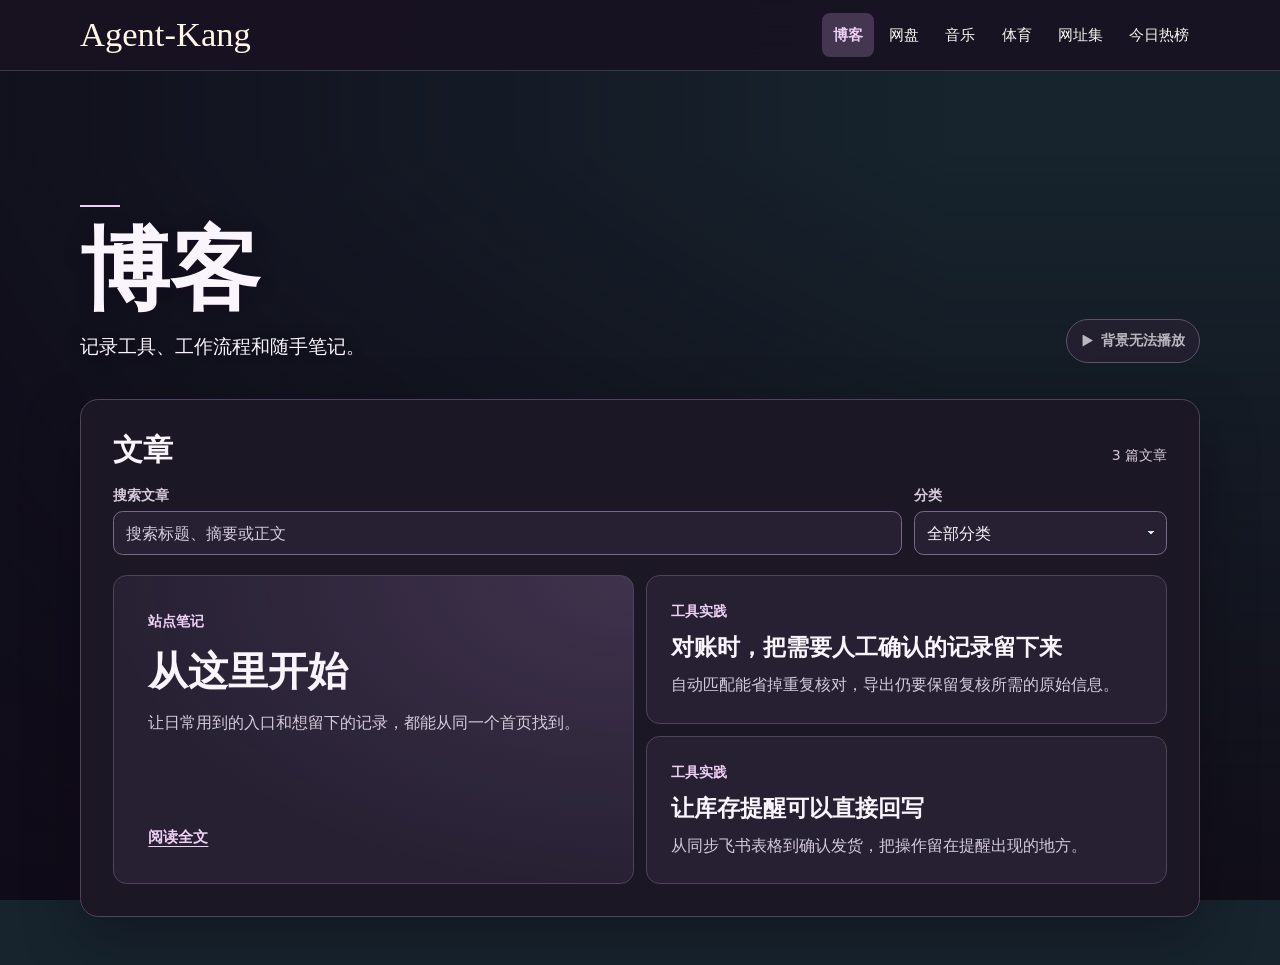
==== blog.html @ 50c500ca "Add Agent-Kang website" ====
<!doctype html>
<html lang="zh-CN">
<head>
  <meta charset="utf-8">
  <meta name="viewport" content="width=device-width, initial-scale=1">
  <meta name="theme-color" content="#191522">
  <meta name="description" content="Agent-Kang 的工作笔记，记录工具、工作流程和随手笔记。">
  <title>博客 · Agent-Kang</title>
  <link rel="stylesheet" href="styles.css">
  <link rel="stylesheet" href="sections.css">
  <link rel="stylesheet" href="blog.css">
  <script src="wallpaper.js" defer></script>
  <script src="sections.js" defer></script>
</head>
<body class="subpage page-blog" data-page="blog">
  <video id="wallpaper" class="wallpaper" src="media/blog.mp4" muted loop playsinline preload="auto" aria-hidden="true"></video>
  <div class="wallpaper-shade" aria-hidden="true"></div>
  <a class="skip-link" href="#main">跳到正文</a>
  <header class="section-header">
    <div class="site-width section-nav">
      <a class="site-brand" href="index.html" aria-label="Agent-Kang 首页">Agent-Kang</a>
      <nav aria-label="网站列表"><a href="blog.html" aria-current="page">博客</a><a href="drive.html">网盘</a><a href="music.html">音乐</a><a href="sports.html">体育</a><a href="links.html">网址集</a><a href="trending.html">今日热榜</a></nav>
    </div>
  </header>

  <main id="main" class="site-width blog-main">
    <header class="blog-hero">
      <div class="blog-hero-copy">
        <h1>博客</h1>
        <p>记录工具、工作流程和随手笔记。</p>
      </div>
      <button class="pill playback blog-playback" id="playback" type="button">
        <span class="playback-icon" aria-hidden="true"></span>
        <span id="playback-label">播放背景</span>
      </button>
    </header>

    <section class="blog-index" aria-labelledby="posts-title">
      <div class="blog-index-heading">
        <h2 id="posts-title" tabindex="-1">文章</h2>
        <p id="blog-count" class="blog-count" role="status"></p>
      </div>
      <div class="blog-toolbar" role="search" aria-label="搜索和筛选文章">
        <div class="blog-field">
          <label for="blog-search">搜索文章</label>
          <input id="blog-search" type="search" placeholder="搜索标题、摘要或正文" autocomplete="off">
        </div>
        <div class="blog-field">
          <label for="blog-filter">分类</label>
          <select id="blog-filter">
            <option value="">全部分类</option>
            <option>站点笔记</option>
            <option>工具实践</option>
          </select>
        </div>
      </div>
      <div id="blog-posts" class="blog-posts"></div>
      <div class="blog-empty" id="blog-empty" hidden>
        <p>没有找到符合条件的文章。</p>
        <button class="blog-secondary" id="blog-reset" type="button">清除筛选</button>
      </div>
    </section>
  </main>

  <dialog class="detail blog-reader" id="article-dialog" aria-labelledby="article-title">
    <form method="dialog"><button class="blog-secondary" type="submit">关闭文章</button></form>
    <p class="blog-category" id="article-category"></p>
    <h2 id="article-title" tabindex="-1"></h2>
    <div class="blog-article-copy" id="article-copy"></div>
  </dialog>
</body>
</html>
---- styles.css ----
:root {
  color-scheme: dark;
  --ink: #f7f7ef;
  --muted: #e3e9e7;
  --line: rgb(235 246 245 / 25%);
  --glass: rgb(17 31 38 / 70%);
  --surface: rgb(247 254 252 / 9%);
  --hover: rgb(247 254 252 / 18%);
  --focus: #ffedb7;
  --signature: 'Gabriola', 'Palatino Linotype', Georgia, serif;
  font-family: 'Microsoft YaHei UI', 'PingFang SC', 'Noto Sans CJK SC', system-ui, sans-serif;
  background: #17242d;
}

*, *::before, *::after { box-sizing: border-box; }
body {
  display: grid;
  grid-template-rows: 1fr auto;
  min-height: 100vh;
  min-height: 100svh;
  margin: 0;
  isolation: isolate;
  color: var(--ink);
  line-height: 1.6;
}
h1, h2, h3, p { margin: 0; }
a { color: inherit; text-decoration: none; }
button, input, select { color: inherit; font: inherit; }
button { cursor: pointer; }
button:disabled { cursor: default; opacity: .72; }
:where(a, button, input, select):focus-visible { outline: 2px solid var(--focus); outline-offset: 3px; }
[hidden] { display: none !important; }

.visually-hidden {
  position: absolute;
  width: 1px;
  height: 1px;
  padding: 0;
  overflow: hidden;
  clip-path: inset(50%);
  white-space: nowrap;
}
.skip-link {
  position: absolute;
  z-index: 3;
  inset: .6rem auto auto .6rem;
  padding: .65rem .95rem;
  transform: translateY(-200%);
  border-radius: .55rem;
  background: #263e4b;
}
.skip-link:focus { transform: none; }

.wallpaper, .wallpaper-shade { position: fixed; inset: 0; width: 100%; height: 100%; pointer-events: none; }
.wallpaper { z-index: -2; object-fit: cover; object-position: var(--wallpaper-position, 42% center); }
.wallpaper-shade {
  z-index: -1;
  background: linear-gradient(0deg, rgb(8 16 19 / 40%), transparent 29%),
              linear-gradient(90deg, rgb(7 15 25 / 36%), transparent 72%);
}

.shell { width: min(72rem, calc(100% - 6rem)); margin-inline: auto; }
.home {
  display: grid;
  grid-template-columns: minmax(0, 1.11fr) minmax(0, 1fr);
  align-content: center;
  align-items: start;
  gap: clamp(2rem, 6vw, 6rem);
  padding-block: clamp(2.75rem, 9vh, 7rem);
}
.intro { padding-top: .24rem; text-shadow: 0 3px 23px rgb(3 12 20 / 76%); }
.signature {
  font-family: var(--signature);
  font-weight: 400;
  font-size: clamp(5.5rem, 10.7vw, 9.6rem);
  letter-spacing: -.053em;
  line-height: .9;
  white-space: nowrap;
}
.intro-lead { margin-top: .5rem; font-size: clamp(1rem, 1.7vw, 1.38rem); font-weight: 650; }
.world {
  margin-left: .32em;
  color: #ffe3a7;
  font: 700 1.38em/1 'Segoe Script', var(--signature);
  letter-spacing: -.075em;
}
.contact { margin-top: 1.28rem; }
.contact h2 { margin-bottom: .55rem; color: #f3f5f3; font-size: .9rem; font-weight: 650; }
.contact-buttons { display: flex; flex-wrap: wrap; gap: .52rem; }
.social {
  display: grid;
  width: 2.65rem;
  height: 2.65rem;
  place-items: center;
  padding: 0;
  border: 1px solid var(--line);
  border-radius: .75rem;
  background: rgb(17 31 38 / 59%);
  backdrop-filter: blur(10px);
  font-size: 1.2rem;
  font-weight: 800;
  transition: background-color .16s, border-color .16s;
}
.social:hover { background: #324956; border-color: #dae7e1; }
.wechat { color: #a0f0b2; }
.chat-icon { position: relative; width: 1.26rem; height: 1.15rem; }
.chat-icon i { position: absolute; display: block; width: .85rem; height: .66rem; border: 1.6px solid; border-radius: 50%; background: #293d46; }
.chat-icon i::after { content: ''; position: absolute; bottom: -.14rem; left: .12rem; width: .16rem; height: .18rem; border-left: 1px solid; transform: rotate(24deg); }
.chat-icon i:last-child { right: 0; bottom: .09rem; }
.qq { color: #faf4e3; }
.penguin-icon { position: relative; width: .86rem; height: 1.04rem; border: 2px solid; border-radius: 52% 52% 46% 46%; }
.penguin-icon::before, .penguin-icon::after { content: ''; position: absolute; width: .24rem; height: .17rem; bottom: -.14rem; border-radius: .15rem; background: #ffd77a; }
.penguin-icon::before { left: -.06rem; }
.penguin-icon::after { right: -.06rem; }
.penguin-icon i { position: absolute; inset: .27rem -.18rem auto; height: .16rem; border-radius: .1rem; background: #ff8b8b; }
.alipay { color: #9ddfff; }
.douyin { color: #fff; text-shadow: -1px -1px #37e5e7, 1px 1px #ff7da4; }

.dashboard { display: grid; min-width: 0; gap: .85rem; }
.glass {
  border: 1px solid var(--line);
  border-radius: 1.15rem;
  background: var(--glass);
  box-shadow: 0 12px 44px rgb(6 13 16 / 19%);
  -webkit-backdrop-filter: blur(14px);
  backdrop-filter: blur(14px);
}
.clock {
  display: flex;
  align-items: baseline;
  justify-content: space-between;
  flex-wrap: wrap;
  column-gap: .8rem;
  padding: .9rem 1.25rem;
}
.clock-time {
  font-family: 'Bahnschrift', 'Segoe UI', system-ui, sans-serif;
  font-size: clamp(2.25rem, 4.6vw, 3.65rem);
  font-weight: 600;
  font-variant-numeric: tabular-nums;
  letter-spacing: -.04em;
  line-height: 1.12;
}
.clock-date { color: var(--muted); font-size: .92rem; white-space: nowrap; }
.projects { padding: 1rem 1.08rem 1.1rem; }
.projects h2 { margin-bottom: .72rem; font-size: 1rem; font-weight: 700; }
.project-grid { display: grid; grid-template-columns: repeat(3, minmax(0, 1fr)); gap: .55rem; }
.project {
  display: flex;
  align-items: center;
  gap: .46rem;
  min-width: 0;
  min-height: 3.2rem;
  padding: .48rem .56rem;
  font-size: .91rem;
  font-weight: 650;
  border: 1px solid transparent;
  border-radius: .7rem;
  background: var(--surface);
  transition: background-color .16s, border-color .16s;
}
.project:hover, .project:focus-visible { border-color: var(--line); background: var(--hover); }
.project-icon {
  display: grid;
  place-items: center;
  flex: 0 0 1.75rem;
  height: 1.75rem;
  border-radius: .42rem;
  color: #1c302d;
  font-size: 1rem;
  font-weight: 800;
}
.icon-blog { background: #e5d5e9; }
.icon-drive { background: #cedde9; }
.icon-music { background: #f1dcad; }
.icon-sports { background: #c7e3cf; }
.icon-links { background: #cfe5de; }
.icon-trending { background: #ebc6b9; }

.controls { display: flex; justify-content: flex-end; align-items: center; padding-block: .65rem 1.35rem; }
.pill {
  display: inline-flex;
  align-items: center;
  justify-content: center;
  gap: .48rem;
  min-height: 2.65rem;
  padding: .35rem .9rem;
  border: 1px solid var(--line);
  border-radius: 999px;
  background: rgb(18 32 36 / 76%);
  backdrop-filter: blur(12px);
  font-size: .9rem;
  font-weight: 650;
  transition: background-color .16s;
}
.pill:hover { background: #314347; }
.playback-icon { width: .72rem; height: .75rem; background: currentColor; clip-path: polygon(10% 0, 100% 50%, 10% 100%); }
.playback[data-playing] .playback-icon {
  clip-path: polygon(5% 0, 37% 0, 37% 100%, 5% 100%, 5% 0, 63% 0, 95% 0, 95% 100%, 63% 100%, 63% 0);
}

.detail {
  width: min(37rem, calc(100% - 2rem));
  max-height: calc(100% - 2rem);
  padding: clamp(1.2rem, 5vw, 2.2rem);
  color: var(--ink);
  border: 1px solid var(--line);
  border-radius: 1.2rem;
  background: #22343c;
  box-shadow: 0 18px 64px rgb(4 9 10 / 35%);
}
.detail::backdrop { background: rgb(8 15 19 / 62%); }
body:has(.detail[open]) { overflow: hidden; }
.detail form[method="dialog"] { display: flex; justify-content: flex-end; margin-bottom: .75rem; }
.detail h2 { font-size: clamp(1.45rem, 4vw, 2rem); line-height: 1.32; }
.detail p { margin-top: .75rem; color: var(--muted); }

@media (max-width: 64rem) {
  .shell { width: calc(100% - 4rem); }
  .home { gap: 2rem; grid-template-columns: minmax(0, 1fr) minmax(19rem, 1.04fr); }
  .signature { font-size: clamp(4.2rem, 10.9vw, 7.3rem); }
  .project-grid { grid-template-columns: repeat(2, minmax(0, 1fr)); }
}
@media (max-width: 42rem) {
  .shell { width: min(32rem, calc(100% - 2rem)); }
  .home { grid-template-columns: minmax(0, 1fr); align-content: start; gap: 1.35rem; padding-block: clamp(1.9rem, 9svh, 4.3rem) 1.2rem; }
  .hub { --wallpaper-position: 38% center; }
  .wallpaper-shade { background: linear-gradient(180deg, rgb(10 19 24 / 35%), transparent 56%, rgb(8 16 19 / 32%)); }
  .signature { font-size: clamp(4.15rem, 17vw, 6.8rem); }
  .intro-lead { margin-top: .22rem; }
  .contact { margin-top: 1rem; }
  .clock { padding: .72rem .88rem; }
  .projects { padding: .8rem .88rem .9rem; }
  .controls { padding-bottom: max(.85rem, env(safe-area-inset-bottom)); }
}
@media (prefers-reduced-motion: reduce) {
  .pill, .project, .social { transition: none; }
}
---- sections.css ----
.subpage {
  display: flex;
  flex-direction: column;
  --wallpaper-position: center;
}
.subpage .wallpaper-shade {
  background: linear-gradient(90deg, rgb(8 16 23 / 55%), rgb(10 18 25 / 18%) 79%),
              linear-gradient(0deg, rgb(9 17 23 / 30%), transparent 56%);
}
.page-drive { --accent: #d9e6fc; --wallpaper-position: 57% center; }
.page-music { --accent: #fce2a3; --glass: rgb(30 32 22 / 84%); }
.page-sports { --accent: #f4daa6; --wallpaper-position: 63% center; }
.page-links { --accent: #c5e7f7; }
.page-trending { --accent: #f5d3b1; }

.site-width { width: min(70rem, calc(100% - 5rem)); margin-inline: auto; }
.section-header {
  z-index: 1;
  border-bottom: 1px solid rgb(235 246 245 / 17%);
  background: rgb(12 23 29 / 67%);
  backdrop-filter: blur(14px);
}
.section-nav { display: flex; align-items: center; justify-content: space-between; gap: .6rem 1.2rem; min-height: 4.35rem; }
.site-brand {
  color: #fff6e7;
  font: 400 2.16rem/.78 var(--signature);
  white-space: nowrap;
}
.section-nav nav { display: flex; align-items: center; justify-content: flex-end; flex-wrap: wrap; gap: .28rem; }
.section-nav nav a { padding: .4rem .68rem; border-radius: .5rem; font-size: .91rem; white-space: nowrap; }
.section-nav nav a:hover, .section-nav nav [aria-current] { background: var(--hover); }
.section-nav nav [aria-current] { color: var(--accent); font-weight: 700; }

.page-main { flex: 1; padding-block: clamp(2.4rem, 7vh, 5.4rem) 2.6rem; }
.page-intro { max-width: 42rem; margin-bottom: 1.4rem; text-shadow: 0 2px 19px #07101a; }
.page-intro h1 { font-size: clamp(2.65rem, 5.6vw, 5rem); letter-spacing: -.06em; line-height: 1.1; }
.page-intro p { margin-top: .7rem; color: #f5f7f5; font-size: clamp(1rem, 1.6vw, 1.17rem); font-weight: 600; }
.panel { padding: clamp(1rem, 2.55vw, 1.65rem); }
.panel-heading { display: flex; justify-content: space-between; align-items: center; flex-wrap: wrap; gap: .5rem .75rem; margin-bottom: .85rem; }
.panel-heading h2 { font-size: 1.24rem; letter-spacing: -.02em; }
.panel-grid, .music-layout { display: grid; grid-template-columns: repeat(2, minmax(0, 1fr)); align-items: start; gap: .95rem; }
.page-drive .catalog-panel { max-width: 45rem; }
.page-links .catalog-panel { max-width: 57rem; }
.trend-panel { max-width: 59rem; }

.filters { display: grid; grid-template-columns: minmax(0, 1fr) minmax(7.5rem, auto); gap: .65rem; margin-bottom: 1rem; }
input:is([type="search"], [type="text"], [type="url"]), select {
  min-width: 0;
  max-width: 100%;
  padding: .52rem .73rem;
  border: 1px solid var(--line);
  border-radius: .52rem;
  color: var(--ink);
  background: #22343c;
}
input::placeholder { color: #c5d3d6; }
select {
  appearance: none;
  padding-right: 1.8rem;
  background-image: linear-gradient(45deg, transparent 50%, #dce7e7 50%), linear-gradient(135deg, #dce7e7 50%, transparent 50%);
  background-position: right 15px center, right 11px center;
  background-size: .25rem .25rem;
  background-repeat: no-repeat;
}
.action {
  min-height: 2.5rem;
  padding: .38rem .84rem;
  border: 1px solid transparent;
  border-radius: .6rem;
  color: #222d29;
  background: var(--accent, #e3e8dd);
  font-size: .94rem;
  font-weight: 750;
}
.action:hover { background: #fff5e4; }
.helper, .link-meta, .source span { color: var(--muted); font-size: .92rem; }
.empty { color: var(--muted); margin-block: .85rem .25rem; }

.resource-list { display: grid; }
.resource, .bookmark {
  min-width: 0;
  display: flex;
  align-items: center;
  justify-content: space-between;
  gap: .4rem;
  border: 1px solid var(--line);
  border-radius: .7rem;
  background: var(--surface);
}
.resource { margin-bottom: .45rem; }
.bookmark-grid, .source-grid { display: grid; grid-template-columns: repeat(3, minmax(0, 1fr)); gap: .66rem; }
.bookmark { min-height: 5.1rem; }
.saved-link { display: grid; min-width: 0; flex: 1; gap: .15rem; padding: .65rem .75rem; overflow-wrap: anywhere; }
.resource:hover, .bookmark:hover, .source:hover { background: var(--hover); }
.remove-link {
  align-self: start;
  margin: .55rem .49rem 0 0;
  padding: .16rem .27rem;
  border: 0;
  border-radius: .3rem;
  background: transparent;
  font-size: .875rem;
  color: #f6d5ca;
}
.remove-link:hover { background: #69413b; }
.catalog-panel > .helper { margin-top: .85rem; }
.editor form { display: grid; gap: .75rem; }
.editor form h2 { margin-bottom: .25rem; }
.editor label { display: grid; gap: .28rem; }
.editor p:empty { display: none; }
.editor p { color: #ffb5a9; margin: 0; }
.form-actions { display: flex; justify-content: flex-end; gap: .52rem; margin-top: .3rem; }

.music-layout { max-width: 50rem; grid-template-columns: minmax(0, 1.15fr) minmax(0, .85fr); }
.player { text-align: center; }
.player .panel-heading { justify-content: center; }
.record {
  display: grid;
  place-items: center;
  width: clamp(7.25rem, 18vw, 11rem);
  aspect-ratio: 1;
  margin: .35rem auto .9rem;
  border: 1px solid #d5c89770;
  border-radius: 50%;
  background: repeating-radial-gradient(circle, #272922 0 4px, #35372c 5px 6px);
  box-shadow: 0 8px 24px #10161170;
}
.record span {
  display: grid;
  place-items: center;
  width: 36%;
  aspect-ratio: 1;
  border-radius: 50%;
  color: #302e25;
  background: var(--accent);
  font: 750 clamp(1.7rem, 3vw, 2.5rem)/1 system-ui, sans-serif;
}
@media (prefers-reduced-motion: no-preference) {
  .record { animation: record-turn 14s linear infinite paused; }
  .player[data-playing] .record { animation-play-state: running; }
  @keyframes record-turn { to { transform: rotate(1turn); } }
}
.track-title { overflow-wrap: anywhere; font-size: 1.16rem; font-weight: 750; }
.player .helper { margin-top: .25rem; }
.player audio { display: block; width: 100%; margin-top: .7rem; }
.transport { display: flex; justify-content: center; gap: .45rem; margin-top: .6rem; }
.queue input[type="file"] { display: block; width: 100%; border-radius: .55rem; font-size: .88rem; }
.queue input::file-selector-button {
  margin-right: .55rem;
  padding: .48rem .68rem;
  border: 0;
  border-radius: .48rem;
  color: #222d29;
  background: var(--accent);
  cursor: pointer;
}
.queue-list { display: grid; gap: .38rem; padding-left: 1.75rem; margin-bottom: 0; }
.queue-list:empty { display: none; }
.track-link {
  width: 100%;
  padding: .4rem .55rem;
  text-align: left;
  overflow-wrap: anywhere;
  border: 1px solid transparent;
  border-radius: .45rem;
  background: var(--surface);
}
.track-link:hover, .track-link[aria-current="true"] { border-color: var(--line); background: var(--hover); color: var(--accent); }

.tag { color: var(--accent); font-size: .875rem; }
.score-list, .source-list { display: grid; gap: .55rem; }
.score-list { margin-top: .72rem; }
.score-live { display: inline-block; margin-top: .82rem; color: var(--accent); font-size: .92rem; }
.score-live:hover, .rank-link:hover { text-decoration: underline; text-underline-offset: .2em; }
.score-row, .source { border: 1px solid var(--line); border-radius: .68rem; background: var(--surface); }
.score-row { padding: .65rem .74rem; }
.score-meta { color: var(--muted); font-size: .875rem; }
.score-result {
  display: grid;
  grid-template-columns: 1fr auto 1fr;
  align-items: center;
  gap: .4rem;
  margin-top: .2rem;
  font-weight: 650;
}
.score-result :last-child { text-align: right; }
.score-result strong { color: var(--accent); font-family: 'Bahnschrift', 'Segoe UI', sans-serif; font-size: clamp(1.3rem, 3vw, 1.65rem); font-variant-numeric: tabular-nums; }
.source { display: grid; align-content: center; gap: .2rem; min-height: 4.05rem; padding: .68rem .77rem; }
.trend-source { min-width: 0; border: 1px solid var(--line); border-radius: .68rem; background: var(--surface); }
.trend-source h3 { font-size: 1rem; }
.trend-original { display: flex; flex-wrap: wrap; align-items: center; justify-content: space-between; gap: .2rem .55rem; padding: .73rem .77rem; border-radius: .65rem .65rem 0 0; }
.trend-original:hover { background: var(--hover); }
.trend-original strong { color: var(--accent); }
.rank-list, .rank-empty { border-top: 1px solid var(--line); }
.rank-list { margin: 0; padding: .6rem 1rem .6rem 2.2rem; }
.rank-list li + li { margin-top: .4rem; }
.rank-link { overflow-wrap: anywhere; }
.rank-empty { padding: .67rem .77rem; }

@media (max-width: 48rem) {
  .site-width { width: calc(100% - 2rem); }
  .section-nav { align-items: flex-start; flex-direction: column; padding-block: .95rem .65rem; }
  .section-nav nav { justify-content: flex-start; margin-left: -.42rem; }
  .section-nav nav a { padding-inline: .42rem; }
  .page-main { padding-top: clamp(1.65rem, 5vh, 2.8rem); }
  .music-layout, .panel-grid { grid-template-columns: 1fr; }
  .bookmark-grid, .source-grid { grid-template-columns: repeat(2, minmax(0, 1fr)); }
  .subpage .wallpaper-shade { background: rgb(8 16 23 / 34%); }
}
@media (max-width: 23rem) {
  .filters { grid-template-columns: minmax(0, 1fr); gap: .43rem; }
  .bookmark-grid, .source-grid { grid-template-columns: minmax(0, 1fr); }
}
---- blog.css ----
.page-blog {
  --accent: #efd0f5;
  --wallpaper-position: 60% center;
  --blog-ink: #faf4fc;
  --blog-muted: #d6cbdc;
  --blog-panel: #1b1725;
  --blog-card: #272033;
  --blog-hover: #322942;
  --blog-border: #50445d;
  --blog-field-border: #786989;
  --blog-radius: .85rem;
}

.page-blog .wallpaper-shade {
  background: linear-gradient(90deg, rgb(16 11 25 / 77%), rgb(16 11 25 / 44%) 33%, transparent 74%),
              linear-gradient(0deg, rgb(17 13 24 / 94%), rgb(17 13 24 / 34%) 58%, transparent 83%);
}

.page-blog .section-header { background: rgb(24 18 33 / 88%); }
.page-blog .section-nav :is(.site-brand, nav a) {
  display: inline-flex;
  align-items: center;
  min-block-size: 2.75rem;
}
.page-blog .section-nav nav [aria-current] { background: #443550; }

.blog-main { flex: 1; padding-block-end: 3rem; }
.blog-hero {
  display: flex;
  flex-wrap: wrap;
  justify-content: space-between;
  align-items: flex-end;
  align-content: end;
  gap: 1rem 2rem;
  min-block-size: clamp(15.25rem, 27vw, 20.5rem);
  padding-block: 2.5rem 2.25rem;
}
.blog-hero-copy { max-inline-size: 38rem; text-shadow: 0 2px 16px #130c1d; }
.blog-hero-copy::before {
  display: block;
  inline-size: 2.5rem;
  block-size: 2px;
  margin-block-end: 1.05rem;
  background: var(--accent);
  content: '';
}
.blog-hero h1 {
  color: var(--blog-ink);
  font-family: 'Songti SC', 'Noto Serif CJK SC', SimSun, Georgia, serif;
  font-size: clamp(3.85rem, 7vw, 6rem);
  font-weight: 700;
  line-height: 1.06;
}
.blog-hero p { margin-block-start: .8rem; color: var(--blog-ink); font-size: clamp(1rem, 1.8vw, 1.2rem); }
.blog-playback {
  min-block-size: 2.75rem;
  border-color: var(--blog-field-border);
  background: #292133;
  color: var(--blog-ink);
}
.blog-playback:hover { background: var(--blog-hover); }

.blog-index {
  padding: clamp(1rem, 3vw, 2rem);
  border: 1px solid var(--blog-border);
  border-radius: 1.15rem;
  background: var(--blog-panel);
  box-shadow: 0 1.35rem 3.5rem rgb(11 7 18 / 34%);
  color: var(--blog-ink);
}
.blog-index-heading {
  display: flex;
  align-items: baseline;
  justify-content: space-between;
  flex-wrap: wrap;
  gap: .3rem 1rem;
  margin-block-end: 1rem;
}
.blog-index-heading h2 { font-size: clamp(1.45rem, 2.6vw, 1.9rem); line-height: 1.2; }
.blog-count { color: var(--blog-muted); font-size: .875rem; }
.blog-toolbar {
  display: grid;
  grid-template-columns: minmax(0, 1fr) minmax(8rem, .32fr);
  gap: .75rem;
  margin-block-end: 1.2rem;
}
.blog-field { display: grid; min-inline-size: 0; gap: .3rem; }
.blog-field label { color: var(--blog-muted); font-size: .875rem; font-weight: 650; }
.blog-field :is(input[type='search'], select) {
  inline-size: 100%;
  min-block-size: 2.75rem;
  border-color: var(--blog-field-border);
  border-radius: .6rem;
  background-color: var(--blog-card);
  color: var(--blog-ink);
  font-size: 1rem;
}
.blog-field input::placeholder { color: var(--blog-muted); opacity: 1; }

.blog-posts { display: grid; grid-template-columns: repeat(2, minmax(0, 1fr)); gap: .75rem; }
.blog-posts:has(> :only-child) { grid-template-columns: minmax(0, 1fr); }
.blog-card { display: flex; min-inline-size: 0; }
.blog-card-featured { grid-row: span 2; }
.blog-card-link {
  display: flex;
  flex: 1;
  flex-direction: column;
  align-items: flex-start;
  gap: .55rem;
  min-block-size: 8.5rem;
  padding: clamp(1rem, 2.5vw, 1.5rem);
  border: 1px solid var(--blog-border);
  border-radius: var(--blog-radius);
  background-color: var(--blog-card);
  color: var(--blog-ink);
  transition: background-color .18s ease, border-color .18s ease;
}
.blog-card-featured .blog-card-link {
  gap: .85rem;
  padding: clamp(1.25rem, 3.2vw, 2.15rem);
  background-image: radial-gradient(ellipse at top right, rgb(203 156 224 / 15%), transparent 72%);
}
.blog-card-link:is(:hover, :focus-visible) { border-color: var(--blog-field-border); background-color: var(--blog-hover); }
.blog-category, .blog-reader .blog-category { color: var(--accent); font-size: .875rem; font-weight: 700; }
.blog-card h3 { font-size: clamp(1.1rem, 2vw, 1.45rem); line-height: 1.4; text-wrap: balance; }
.blog-card-featured h3 { font-size: clamp(1.6rem, 3.35vw, 2.5rem); line-height: 1.25; }
.blog-card-summary { color: var(--blog-muted); font-size: 1rem; line-height: 1.65; overflow-wrap: anywhere; }
.blog-read-label {
  margin-block-start: auto;
  padding-block-start: .55rem;
  color: var(--accent);
  font-size: .9375rem;
  font-weight: 700;
  text-decoration: underline;
  text-underline-offset: .25em;
}

.blog-empty {
  display: grid;
  justify-items: start;
  gap: .85rem;
  padding: 1.15rem;
  border: 1px solid var(--blog-border);
  border-radius: var(--blog-radius);
  background: var(--blog-card);
  color: var(--blog-muted);
}
.blog-secondary {
  min-block-size: 2.75rem;
  padding: .45rem .85rem;
  border: 1px solid var(--blog-field-border);
  border-radius: .55rem;
  background: var(--blog-card);
  color: var(--blog-ink);
  font-size: .9375rem;
}
.blog-secondary:hover { background: var(--blog-hover); }

.blog-reader {
  width: min(43rem, calc(100% - 2rem));
  padding: clamp(1.2rem, 4.5vw, 2.3rem);
  border-color: var(--blog-field-border);
  background: var(--blog-panel);
  color: var(--blog-ink);
}
.blog-reader::backdrop { background: rgb(12 9 17 / 82%); }
.blog-reader h2 {
  margin-block: .32rem 1.1rem;
  font-size: clamp(1.5rem, 4.5vw, 2.25rem);
  line-height: 1.36;
  text-wrap: balance;
}
#article-title:focus, #posts-title:focus { outline: none; }
.blog-article-copy { padding-block-start: .3rem; border-block-start: 1px solid var(--blog-border); }
.blog-article-copy p {
  margin-block-start: 1rem;
  color: var(--blog-ink);
  font-size: clamp(1rem, 1.75vw, 1.125rem);
  line-height: 1.9;
  overflow-wrap: anywhere;
}

@media (max-width: 48rem) {
  .page-blog { --wallpaper-position: 61% center; }
  .page-blog .wallpaper-shade {
    background: linear-gradient(90deg, rgb(16 11 25 / 70%), transparent 86%),
                linear-gradient(0deg, rgb(17 13 24 / 94%), rgb(17 13 24 / 29%) 74%);
  }
  .page-blog .section-nav { gap: .2rem; padding-block: .45rem; }
  .blog-hero { min-block-size: 15.25rem; padding-block-end: 1.5rem; }
  .blog-posts { grid-template-columns: minmax(0, 1fr); }
  .blog-card-featured { grid-row: auto; }
}

@media (max-width: 30rem) {
  .blog-toolbar { grid-template-columns: minmax(0, 1fr); }
  .blog-hero { gap: .9rem; }
  .blog-hero h1 { font-size: clamp(3rem, 14vw, 4.25rem); }
  .blog-card-link { min-block-size: auto; }
}

@media (prefers-reduced-motion: reduce) {
  .blog-card-link { transition: none; }
}
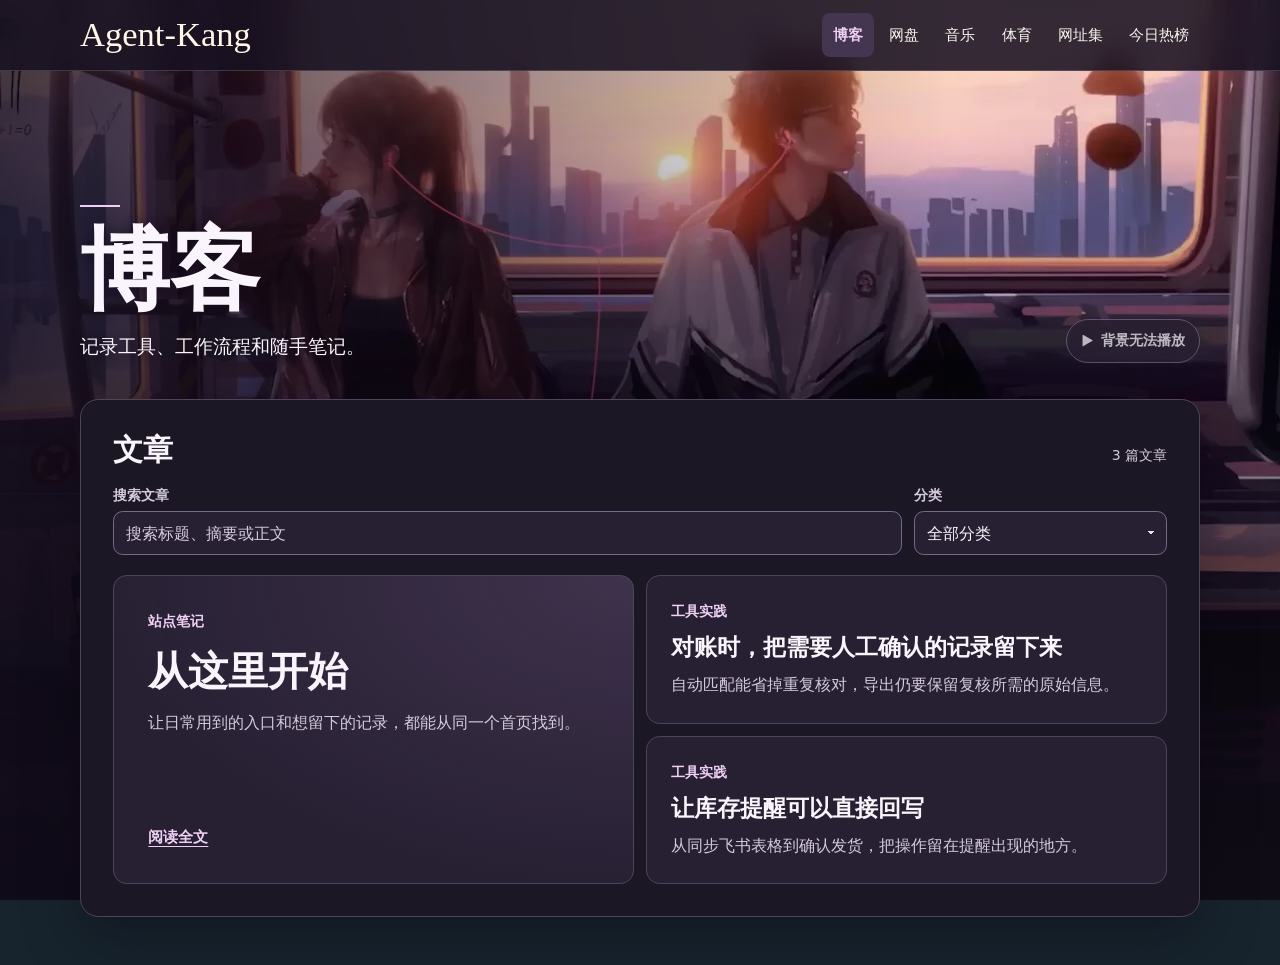
==== commit 4f8141cb: "Show wallpaper previews before loading background videos" ====
--- a/blog.html
+++ b/blog.html
@@ -13,7 +13,7 @@
   <script src="sections.js" defer></script>
 </head>
 <body class="subpage page-blog" data-page="blog">
-  <video id="wallpaper" class="wallpaper" src="media/blog.mp4" muted loop playsinline preload="auto" aria-hidden="true"></video>
+  <video id="wallpaper" class="wallpaper" poster="media/blog-poster.webp" data-video-src="media/blog.mp4" muted loop playsinline preload="none" aria-hidden="true"></video>
   <div class="wallpaper-shade" aria-hidden="true"></div>
   <a class="skip-link" href="#main">跳到正文</a>
   <header class="section-header">
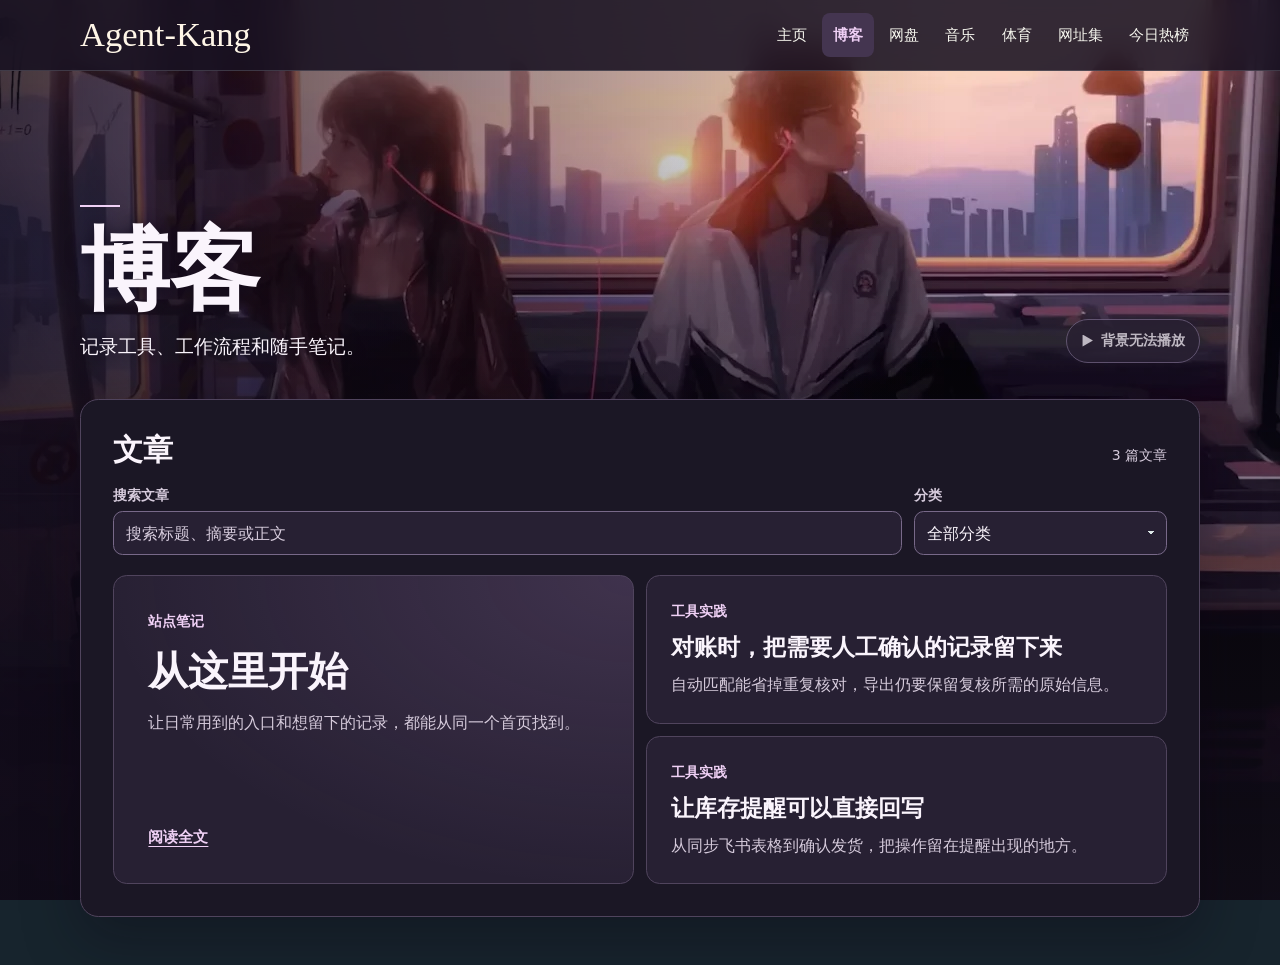
==== commit b1b29ffa: "Add home navigation and expand the bookmark collection" ====
--- a/blog.html
+++ b/blog.html
@@ -19,7 +19,15 @@
   <header class="section-header">
     <div class="site-width section-nav">
       <a class="site-brand" href="index.html" aria-label="Agent-Kang 首页">Agent-Kang</a>
-      <nav aria-label="网站列表"><a href="blog.html" aria-current="page">博客</a><a href="drive.html">网盘</a><a href="music.html">音乐</a><a href="sports.html">体育</a><a href="links.html">网址集</a><a href="trending.html">今日热榜</a></nav>
+      <nav aria-label="网站列表">
+        <a href="index.html">主页</a>
+        <a href="blog.html" aria-current="page">博客</a>
+        <a href="drive.html">网盘</a>
+        <a href="music.html">音乐</a>
+        <a href="sports.html">体育</a>
+        <a href="links.html">网址集</a>
+        <a href="trending.html">今日热榜</a>
+      </nav>
     </div>
   </header>
 
